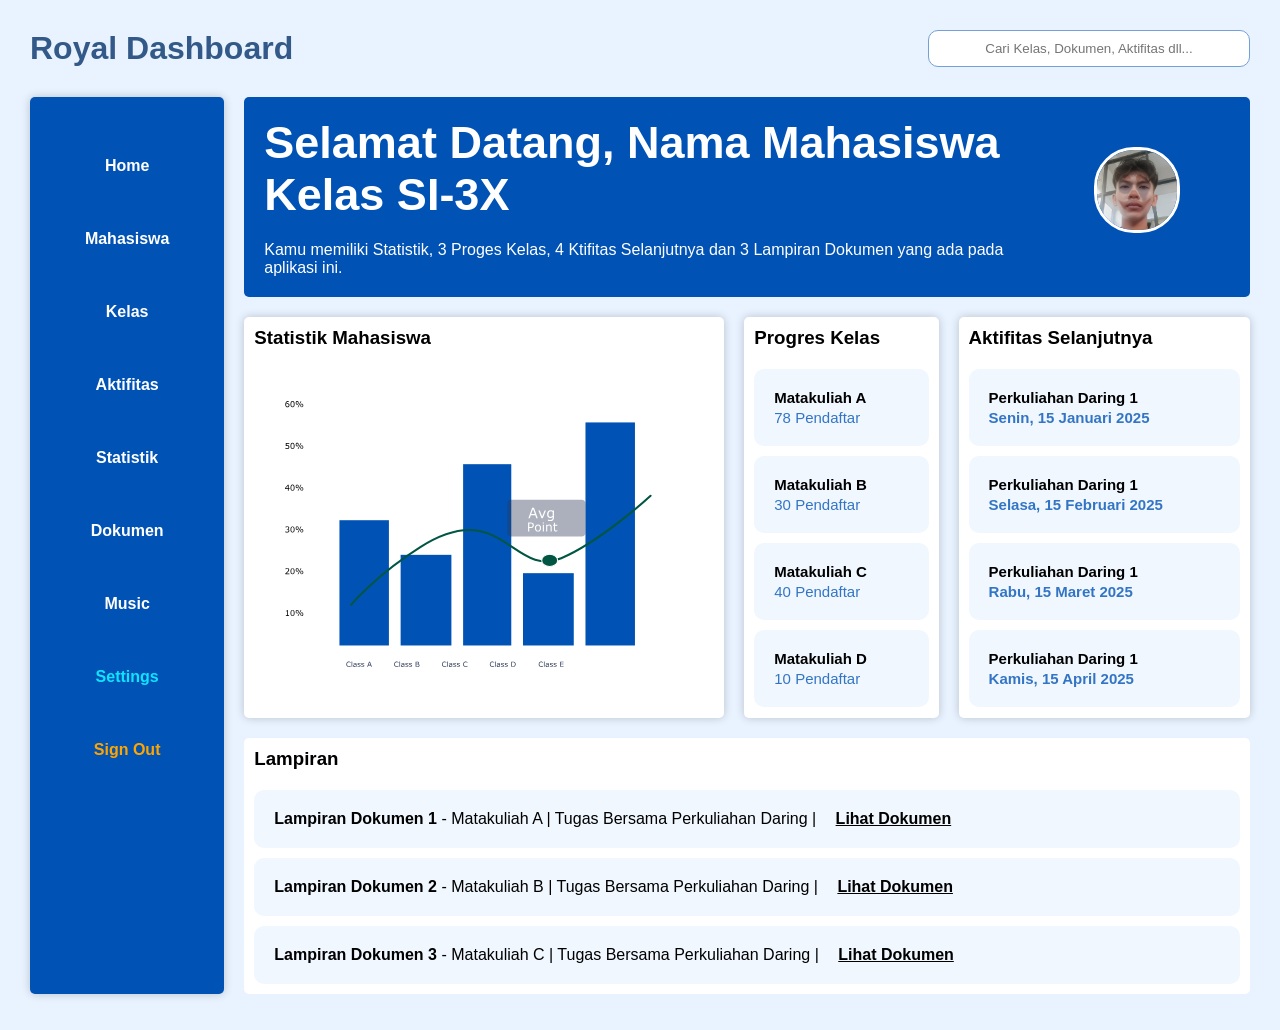
==== index.html @ 5a748940 "Add files via upload" ====
<!DOCTYPE html>
<html lang="en">
<head>
    <meta charset="UTF-8">
    <meta name="viewport" content="width=device-width, initial-scale=1.0">
    <title>Royal Dashboard</title>
    <link rel="stylesheet" href="style.css">
</head>
<body>
    <main>
        <div class="header">
            <div class="dashboard"><h1>Royal Dashboard</h1></div>
            <div class="input"><input type="text" placeholder="Cari Kelas, Dokumen, Aktifitas dll..."></div>
        </div>
        <div class="main">
            <div class="nama"><h1 id="selamat">Selamat Datang, Nama Mahasiswa Kelas SI-3X</h1><p>Kamu memiliki Statistik, 3 Proges Kelas, 4 Ktifitas Selanjutnya dan 3 Lampiran Dokumen yang ada pada aplikasi ini.</p></div>
            <div class="gambar"><img src="Assets/avatar.png" alt=""></img></div>
        </div>
        <div class="nav">
            <div class="menu">
            <ul>
                <li><a href="#" onclick="home()">Home</a></li>
                <li><a href="#" onclick="mahasiswa()">Mahasiswa</a></li>
                <li><a href="#" onclick="kelas()">Kelas</a></li>
                <li><a href="#" onclick="aktifitas()">Aktifitas</a></li>
                <li><a href="#" onclick="statistik()">Statistik</a></li>
                <li><a href="#" onclick="dokumen()">Dokumen</a></li>
                <li><a id="playbacksound" href="#" onclick="onbacksound()">Music</a></li>
                <li><a id="reload" class="sett" href="#" id="settings" onclick="settings()">Settings</a></li>
                <li><a id="exit" class="signo" href="#" id="signout" onclick="signout()"signout>Sign Out</a></li>
            </ul>
            </div>
        </div>


        <div class="aside" id="aside">
            <div><h3>Statistik Mahasiswa</h3></div>
            <div class="gambar-statistik"><img src="Assets/Chart.svg" alt=""></div>
        </div>


        <div class="section1" id="progres-kelas-content">
            <h3>Progres Kelas</h3>
            <div class="progres">
                <h6>Matakuliah A</h6>
                <p>78 Pendaftar</p>
            </div>

            <div class="progres">
                <h6>Matakuliah B</h6>
                <p>30 Pendaftar</p>
            </div>

            <div class="progres">
                <h6>Matakuliah C</h6>
                <p>40 Pendaftar</p>
            </div>

            <div class="progres">
                <h6>Matakuliah D</h6>
                <p>10 Pendaftar</p>
            </div>
        </div>
        <div class="section2" id="aktifitas-selanjutnya-content">
            <h3>Aktifitas Selanjutnya</h3>
             <div class="progres">
                <h6>Perkuliahan Daring 1</h6>
                <p>Senin, 15 Januari 2025</p>
            </div>

            <div class="progres">
                <h6>Perkuliahan Daring 1</h6>
                <p>Selasa, 15 Februari 2025</p>
            </div>

            <div class="progres">
                <h6>Perkuliahan Daring 1</h6>
                <p>Rabu, 15 Maret 2025</p>
            </div>

            <div class="progres">
                <h6>Perkuliahan Daring 1</h6>
                <p>Kamis, 15 April 2025</p>
            </div>
        </div>
        <div class="footer" id="lampiran-content">
            <h3>Lampiran</h3>
            <div class="lampiran">
                <p>
                    <span id="lampir">Lampiran Dokumen 1</span> - Matakuliah A | Tugas Bersama Perkuliahan Daring  | <span id="dokumen">Lihat Dokumen</span>
                </p>
            </div>

            <div class="lampiran" >
                <p>
                    <span id="lampir">Lampiran Dokumen 2</span> - Matakuliah B | Tugas Bersama Perkuliahan Daring  | <span id="dokumen">Lihat Dokumen</span>
                </p>
            </div>
            <div class="lampiran">
                <p>
                    <span id="lampir">Lampiran Dokumen 3</span> - Matakuliah C | Tugas Bersama Perkuliahan Daring  | <span id="dokumen">Lihat Dokumen</span>
                </p>
            </div>
        </div>
    </main>   
    <script src="script.js"></script>
</body>
</html>
---- style.css ----
* {
    margin: 0px;
    padding: 0px;
    font-family: Arial, Helvetica, sans-serif;
    border-radius: 5px;
}


body{
    padding: 30px;
    background-color: #e8f3ff;
    zoom: 100%;
}


main{
    display: grid;
    grid-template-columns: 1fr 1.5fr 1fr 1.5fr;
    grid-template-rows: 0.2fr 0.6fr 1.5fr 0.5fr;
    gap: 20px;
    grid-template-areas:
    'header header header header'
    'nav main main main'
    'nav aside section1 section2'
    'nav footer footer footer'
    ;
}

.header {grid-area: header;}
.main {grid-area: main;}
.nav  {grid-area: nav;}
.aside {grid-area: aside;}
.section1 {grid-area: section1;}
.section2 {grid-area: section2;}
.footer {grid-area: footer;}


.header {
    margin-bottom: 10px;
}

.main{
    background-color: #0052b4;
}

.nav{
    background-color: #0052b4;
    box-shadow: 0 0 10px rgba(0, 0, 0, 0.2);
    text-align: left;
}

.aside {
    background-color: white;
    box-shadow: 0 0 10px rgba(0, 0, 0, 0.2);
}

.section1{
    background-color: white;
    box-shadow: 0 0 10px rgba(0, 0, 0, 0.2);
}

.section2 {
    background-color: white;
    box-shadow: 0 0 10px rgba(0, 0, 0, 0.2);
}

.footer {
    background-color: white ;
}



/* header */
.header{
    display: flex;
    justify-content: space-between;
    align-items: center; 
 
}

.dashboard h1 {
    font-size: 20px bold;
    color: #325987;

}

.input input {
    width: 300px;
    border-radius: 10px;
    border: 1px #73a1d7 solid;
    padding: 10px;

    
}

.input input, ::placeholder{
    text-align: center;
}

/* main */
.main {
    display: flex;
    justify-content: space-between;
}

.nama {
    padding: 20px;
    
}

.nama h1 {
    font-size: 45px;
    color: white;
    font-weight: bold;
}

.nama p {
    color:white;
    margin: 30px auto auto auto;
}

.gambar {
    padding: 30px;
    margin-right: 40px;
    margin-top: 20px;
}
.gambar img { 
    width: 80px;
    border-radius: 40px;
    border: 3px white solid;
}

.nama p{
    margin-top: 20px;
    margin-bottom: 0px;
}


/* nav */

.menu {
    margin-top: 40px;
    font-weight: bold;
 
}
.menu ul li{
    list-style: none;
}

.menu ul li a{
    text-decoration: none;
    color:white;
    display: block;
    text-align: center;
    padding: 20px;
    margin-top: 15px;
 
}

.menu ul li .signo {
    text-decoration: none;
    color: orange;
    display: block;
    text-align: center;
    padding: 20px;
    margin-top: 15px;
}

.menu ul li .sett {
    text-decoration: none;
    color: #0fe3ff;
    display: block;
    text-align: center;
    padding: 20px;
    margin-top: 15px;
}

.menu ul li a:hover{
    background-color: #0e3b72;
}

/* aside */
.aside h3{
    padding: 10px;
}

.aside img{
    padding: 10px;
    margin: 30px;
    width: 400px;
}


/* section1 */
.progres {
    padding: 20px;
    background-color: #f0f7ff;
    margin: 10px;
    border-radius: 10px;
}

.progres h6{
    font-size: 15px;
}

.progres p {
    font-size: 15px;
    color: #3375c4;
    margin-top: 3px;
}

.section1 h3{
    padding: 10px;
}

/* section2 */
.section2 h3{
    padding: 10px;
}

.section2 p {
   font-weight: bold;
}


/* footer */
.footer h3{
    padding: 10px;
}

.lampiran p {
    padding: 20px;
    background-color: #f0f7ff;
    margin: 10px;
    border-radius: 10px;
}

#dokumen{
    text-decoration: underline;
    font-weight: bold;
    margin-left: 15px;
}

#lampir{
    font-weight: bold;
}
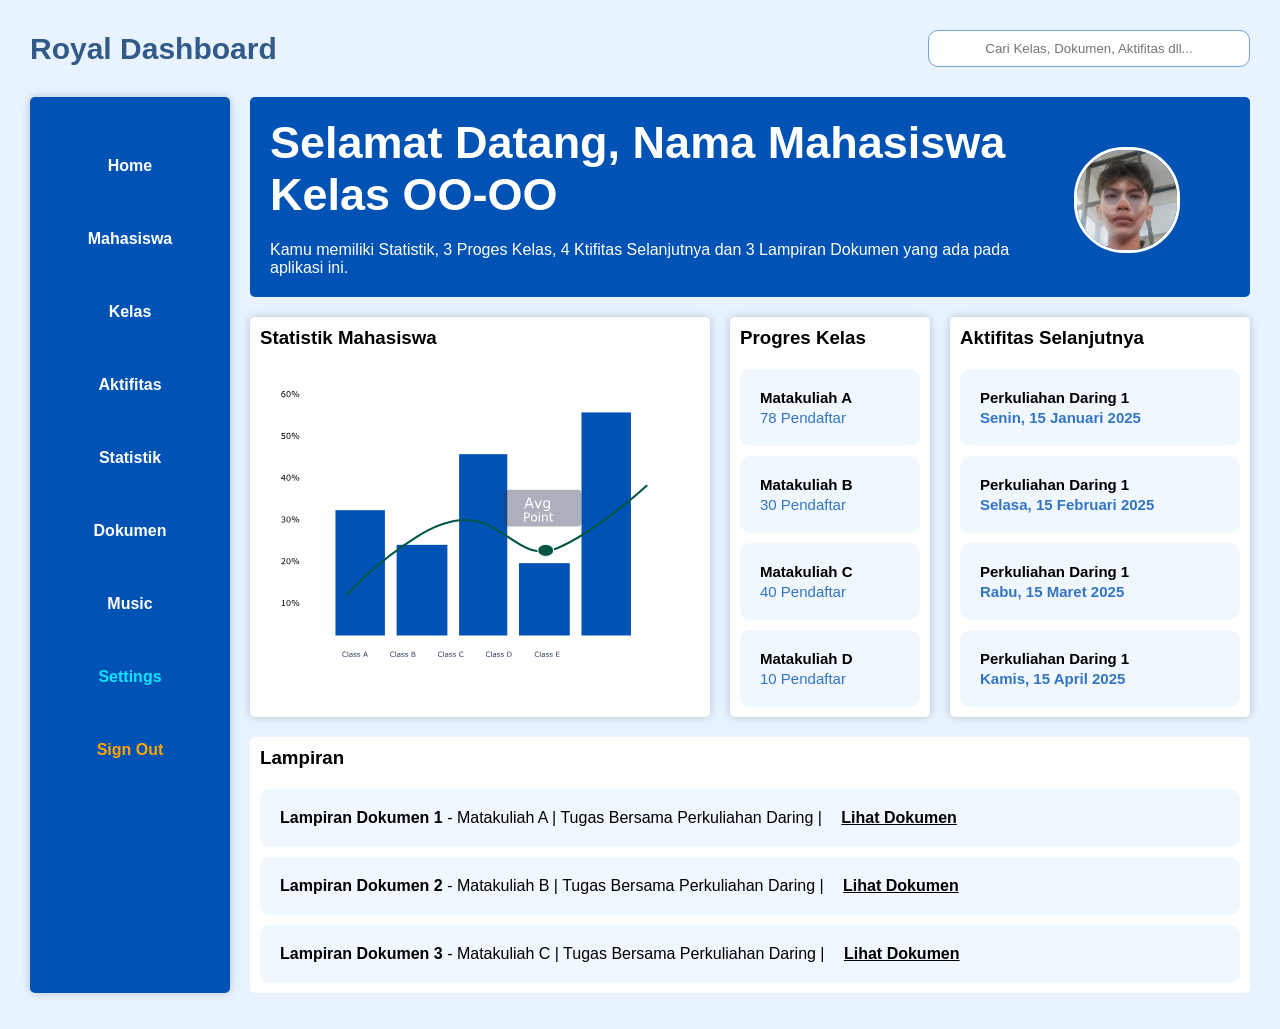
==== commit 11a8d272: "Add files via upload" ====
--- a/index.html
+++ b/index.html
@@ -6,103 +6,99 @@
     <title>Royal Dashboard</title>
     <link rel="stylesheet" href="style.css">
 </head>
-<body>
+<body id="bg-color">
     <main>
         <div class="header">
-            <div class="dashboard"><h1>Royal Dashboard</h1></div>
-            <div class="input"><input type="text" placeholder="Cari Kelas, Dokumen, Aktifitas dll..."></div>
-        </div>
-        <div class="main">
-            <div class="nama"><h1 id="selamat">Selamat Datang, Nama Mahasiswa Kelas SI-3X</h1><p>Kamu memiliki Statistik, 3 Proges Kelas, 4 Ktifitas Selanjutnya dan 3 Lampiran Dokumen yang ada pada aplikasi ini.</p></div>
-            <div class="gambar"><img src="Assets/avatar.png" alt=""></img></div>
-        </div>
-        <div class="nav">
-            <div class="menu">
-            <ul>
-                <li><a href="#" onclick="home()">Home</a></li>
-                <li><a href="#" onclick="mahasiswa()">Mahasiswa</a></li>
-                <li><a href="#" onclick="kelas()">Kelas</a></li>
-                <li><a href="#" onclick="aktifitas()">Aktifitas</a></li>
-                <li><a href="#" onclick="statistik()">Statistik</a></li>
-                <li><a href="#" onclick="dokumen()">Dokumen</a></li>
-                <li><a id="playbacksound" href="#" onclick="onbacksound()">Music</a></li>
-                <li><a id="reload" class="sett" href="#" id="settings" onclick="settings()">Settings</a></li>
-                <li><a id="exit" class="signo" href="#" id="signout" onclick="signout()"signout>Sign Out</a></li>
-            </ul>
+            <div class="dashboard"><h1 id="RD">Royal Dashboard</h1></div>
+            <div id="input-color" class="input">
+                <input type="text" placeholder="Cari Kelas, Dokumen, Aktifitas dll...">
             </div>
         </div>
 
+        <div id="main-color" class="main">
+            <div class="nama">
+                <h1 id="selamat">Selamat Datang, Nama Mahasiswa Kelas OO-OO</h1>
+                <p>
+                    Kamu memiliki Statistik, 3 Proges Kelas,
+                    4 Ktifitas Selanjutnya dan 3 Lampiran Dokumen
+                    yang ada pada aplikasi ini.
+                </p>
+            </div>
+            <div class="gambar">
+                <img src="Assets/avatar.png" alt="">
+            </div>
+        </div>
+
+        <div id="nav-color" class="nav">
+            <div class="menu">
+                <ul>
+                    <li><a href="#" id="menu-home">Home</a></li>
+                    <li><a href="#" id="menu-mahasiswa">Mahasiswa</a></li>
+                    <li><a href="#" id="menu-kelas">Kelas</a></li>
+                    <li><a href="#" id="menu-aktifitas">Aktifitas</a></li>
+                    <li><a href="#" id="menu-statistik">Statistik</a></li>
+                    <li><a href="#" id="menu-dokumen">Dokumen</a></li>
+                    <li><a href="#" id="playbacksound">Music</a></li>
+                    <li><a href="#" id="reload" class="sett">Settings</a></li>
+                    <li><a href="#" id="signout" class="signo">Sign Out</a></li>
+                </ul>
+            </div>
+        </div>
 
         <div class="aside" id="aside">
-            <div><h3>Statistik Mahasiswa</h3></div>
-            <div class="gambar-statistik"><img src="Assets/Chart.svg" alt=""></div>
+            <h3 id="SM">Statistik Mahasiswa</h3>
+            <div class="gambar-statistik">
+                <img src="Assets/Chart.svg" alt="">
+            </div>
         </div>
 
+        <div class="section1" id="progres-kelas-content">
+            <h3 id="PK">Progres Kelas</h3>
 
-        <div class="section1" id="progres-kelas-content">
-            <h3>Progres Kelas</h3>
-            <div class="progres">
-                <h6>Matakuliah A</h6>
-                <p>78 Pendaftar</p>
-            </div>
+            <div class="progres"><h6>Matakuliah A</h6><p>78 Pendaftar</p></div>
+            <div class="progres"><h6>Matakuliah B</h6><p>30 Pendaftar</p></div>
+            <div class="progres"><h6>Matakuliah C</h6><p>40 Pendaftar</p></div>
+            <div class="progres"><h6>Matakuliah D</h6><p>10 Pendaftar</p></div>
+        </div>
 
-            <div class="progres">
-                <h6>Matakuliah B</h6>
-                <p>30 Pendaftar</p>
-            </div>
+        <div class="section2" id="aktifitas-selanjutnya-content">
+            <h3 id="AS">Aktifitas Selanjutnya</h3>
 
-            <div class="progres">
-                <h6>Matakuliah C</h6>
-                <p>40 Pendaftar</p>
-            </div>
+            <div class="progres"><h6>Perkuliahan Daring 1</h6><p>Senin, 15 Januari 2025</p></div>
+            <div class="progres"><h6>Perkuliahan Daring 1</h6><p>Selasa, 15 Februari 2025</p></div>
+            <div class="progres"><h6>Perkuliahan Daring 1</h6><p>Rabu, 15 Maret 2025</p></div>
+            <div class="progres"><h6>Perkuliahan Daring 1</h6><p>Kamis, 15 April 2025</p></div>
+        </div>
 
-            <div class="progres">
-                <h6>Matakuliah D</h6>
-                <p>10 Pendaftar</p>
-            </div>
-        </div>
-        <div class="section2" id="aktifitas-selanjutnya-content">
-            <h3>Aktifitas Selanjutnya</h3>
-             <div class="progres">
-                <h6>Perkuliahan Daring 1</h6>
-                <p>Senin, 15 Januari 2025</p>
-            </div>
+        <div class="footer" id="lampiran-content">
+            <h3 id="Lcolor">Lampiran</h3>
 
-            <div class="progres">
-                <h6>Perkuliahan Daring 1</h6>
-                <p>Selasa, 15 Februari 2025</p>
-            </div>
-
-            <div class="progres">
-                <h6>Perkuliahan Daring 1</h6>
-                <p>Rabu, 15 Maret 2025</p>
-            </div>
-
-            <div class="progres">
-                <h6>Perkuliahan Daring 1</h6>
-                <p>Kamis, 15 April 2025</p>
-            </div>
-        </div>
-        <div class="footer" id="lampiran-content">
-            <h3>Lampiran</h3>
             <div class="lampiran">
                 <p>
-                    <span id="lampir">Lampiran Dokumen 1</span> - Matakuliah A | Tugas Bersama Perkuliahan Daring  | <span id="dokumen">Lihat Dokumen</span>
+                    <span class="lampir-text">Lampiran Dokumen 1</span> -
+                    Matakuliah A | Tugas Bersama Perkuliahan Daring |
+                    <span class="dokumen-link">Lihat Dokumen</span>
                 </p>
             </div>
 
-            <div class="lampiran" >
+            <div class="lampiran">
                 <p>
-                    <span id="lampir">Lampiran Dokumen 2</span> - Matakuliah B | Tugas Bersama Perkuliahan Daring  | <span id="dokumen">Lihat Dokumen</span>
+                    <span class="lampir-text">Lampiran Dokumen 2</span> -
+                    Matakuliah B | Tugas Bersama Perkuliahan Daring |
+                    <span class="dokumen-link">Lihat Dokumen</span>
                 </p>
             </div>
+
             <div class="lampiran">
                 <p>
-                    <span id="lampir">Lampiran Dokumen 3</span> - Matakuliah C | Tugas Bersama Perkuliahan Daring  | <span id="dokumen">Lihat Dokumen</span>
+                    <span class="lampir-text">Lampiran Dokumen 3</span> -
+                    Matakuliah C | Tugas Bersama Perkuliahan Daring |
+                    <span class="dokumen-link">Lihat Dokumen</span>
                 </p>
             </div>
         </div>
-    </main>   
+    </main>
+
     <script src="script.js"></script>
 </body>
 </html>
--- a/style.css
+++ b/style.css
@@ -12,6 +12,18 @@
     zoom: 100%;
 }
 
+/* tambahan class baru untuk elemen lampiran */
+.lampir-text {
+    font-weight: bold;
+    color: #000;
+}
+
+.dokumen-link {
+    text-decoration: underline;
+    font-weight: bold;
+    margin-left: 15px;
+    cursor: pointer;
+}
 
 main{
     display: grid;
@@ -79,9 +91,8 @@
 }
 
 .dashboard h1 {
-    font-size: 20px bold;
+    font-size: 30px;
     color: #325987;
-
 }
 
 .input input {
@@ -125,8 +136,8 @@
     margin-top: 20px;
 }
 .gambar img { 
-    width: 80px;
-    border-radius: 40px;
+    width: 100px;
+    border-radius: 50px;
     border: 3px white solid;
 }
 
@@ -154,7 +165,6 @@
     text-align: center;
     padding: 20px;
     margin-top: 15px;
- 
 }
 
 .menu ul li .signo {
@@ -177,6 +187,8 @@
 
 .menu ul li a:hover{
     background-color: #0e3b72;
+    border: 2px #0fe3ff solid;
+    box-shadow: 0 0 10px #0fe3ff;
 }
 
 /* aside */
@@ -185,7 +197,6 @@
 }
 
 .aside img{
-    padding: 10px;
     margin: 30px;
     width: 400px;
 }
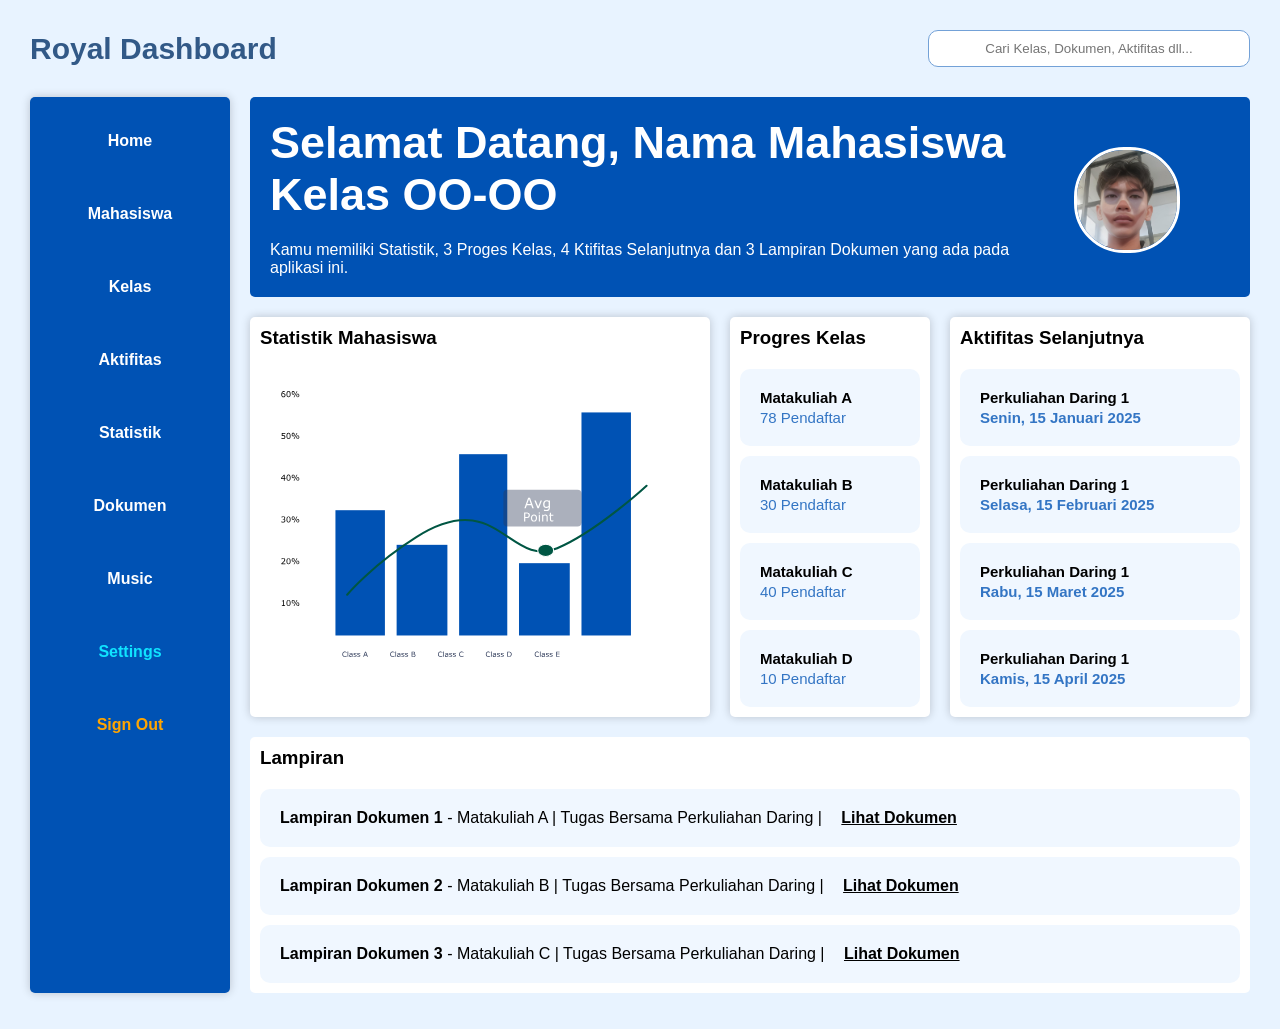
==== commit f767cf30: "Add files via upload" ====
--- a/index.html
+++ b/index.html
@@ -5,8 +5,21 @@
     <meta name="viewport" content="width=device-width, initial-scale=1.0">
     <title>Royal Dashboard</title>
     <link rel="stylesheet" href="style.css">
+    <link rel="preload" href="Assets/backsound.ogg" as="audio">
+<link rel="preload" href="Assets/avatar.png" as="image">
+<link rel="preload" href="Assets/Chart.svg" as="image">
+<link rel="preload" href="style.css" as="style">
+<link rel="preload" href="script.js" as="script">
 </head>
 <body id="bg-color">
+  <div id="splash">
+    <img src="Assets/logo-ur.png" alt="Universitas Royal Logo" />
+    <h2>Universitas Royal</h2>
+
+    <div class="loading-bar">
+        <div class="loading-progress"></div>
+    </div>
+</div>
     <main>
         <div class="header">
             <div class="dashboard"><h1 id="RD">Royal Dashboard</h1></div>
--- a/style.css
+++ b/style.css
@@ -9,7 +9,6 @@
 body{
     padding: 30px;
     background-color: #e8f3ff;
-    zoom: 100%;
 }
 
 /* tambahan class baru untuk elemen lampiran */
@@ -150,7 +149,7 @@
 /* nav */
 
 .menu {
-    margin-top: 40px;
+    margin-top: 10px;
     font-weight: bold;
  
 }
@@ -254,4 +253,55 @@
 
 #lampir{
     font-weight: bold;
+}
+
+/* Splash Screen */
+#splash {
+    position: fixed;
+    inset: 0;
+    background: #0b1014;
+    display: flex;
+    flex-direction: column;
+    align-items: center;
+    justify-content: center;
+    z-index: 99999;
+    color: white;
+    gap: 20px;
+    opacity: 1;
+    transition: opacity 0.6s ease;
+}
+
+#splash img {
+    width: 100px;
+    filter: drop-shadow(0 0 5px white);
+}
+
+#splash.fade-out {
+    opacity: 0;
+    pointer-events: none;
+}
+
+/* Loading Bar */
+.loading-bar {
+    width: 220px;
+    height: 10px;
+    background: #14212e;
+    border-radius: 10px;
+    border: 2px solid #0fe3ff;
+    overflow: hidden;
+    box-shadow: 0 0 10px #0fe3ff;
+}
+
+.loading-progress {
+    width: 0%;
+    height: 100%;
+    background: #0fe3ff;
+    box-shadow: 0 0 15px #0fe3ff;
+    animation: loadingAnim 1s linear forwards;
+}
+
+/* Animasi bar */
+@keyframes loadingAnim {
+    from { width: 0%; }
+    to   { width: 100%; }
 }
--- a/style.css
+++ b/style.css
@@ -9,7 +9,6 @@
 body{
     padding: 30px;
     background-color: #e8f3ff;
-    zoom: 100%;
 }
 
 /* tambahan class baru untuk elemen lampiran */
@@ -150,7 +149,7 @@
 /* nav */
 
 .menu {
-    margin-top: 40px;
+    margin-top: 10px;
     font-weight: bold;
  
 }
@@ -254,4 +253,55 @@
 
 #lampir{
     font-weight: bold;
+}
+
+/* Splash Screen */
+#splash {
+    position: fixed;
+    inset: 0;
+    background: #0b1014;
+    display: flex;
+    flex-direction: column;
+    align-items: center;
+    justify-content: center;
+    z-index: 99999;
+    color: white;
+    gap: 20px;
+    opacity: 1;
+    transition: opacity 0.6s ease;
+}
+
+#splash img {
+    width: 100px;
+    filter: drop-shadow(0 0 5px white);
+}
+
+#splash.fade-out {
+    opacity: 0;
+    pointer-events: none;
+}
+
+/* Loading Bar */
+.loading-bar {
+    width: 220px;
+    height: 10px;
+    background: #14212e;
+    border-radius: 10px;
+    border: 2px solid #0fe3ff;
+    overflow: hidden;
+    box-shadow: 0 0 10px #0fe3ff;
+}
+
+.loading-progress {
+    width: 0%;
+    height: 100%;
+    background: #0fe3ff;
+    box-shadow: 0 0 15px #0fe3ff;
+    animation: loadingAnim 1s linear forwards;
+}
+
+/* Animasi bar */
+@keyframes loadingAnim {
+    from { width: 0%; }
+    to   { width: 100%; }
 }
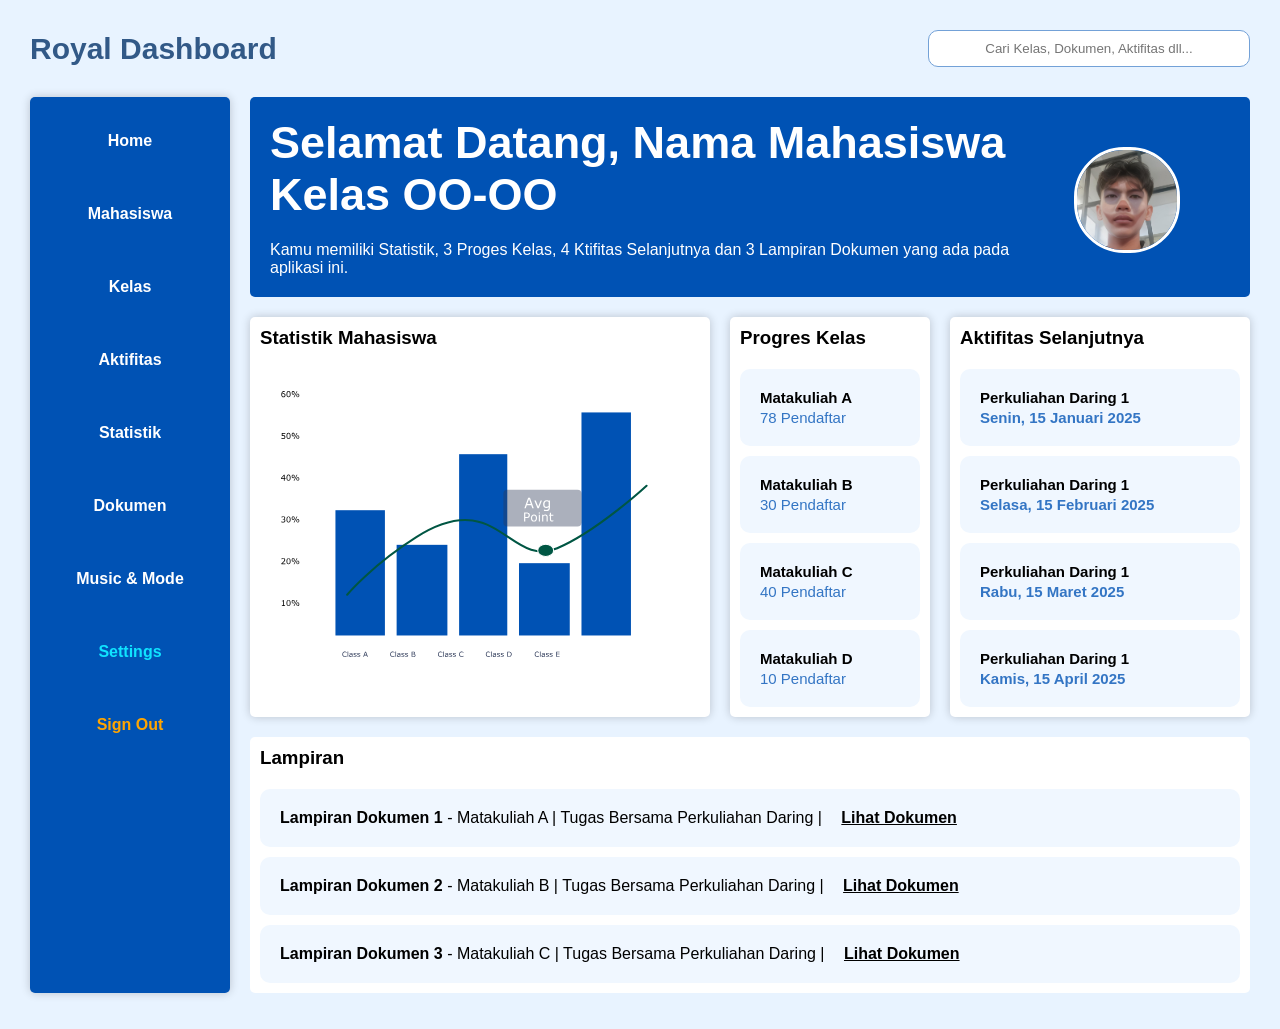
==== commit ef95fd3c: "Add files via upload" ====
--- a/index.html
+++ b/index.html
@@ -5,11 +5,6 @@
     <meta name="viewport" content="width=device-width, initial-scale=1.0">
     <title>Royal Dashboard</title>
     <link rel="stylesheet" href="style.css">
-    <link rel="preload" href="Assets/backsound.ogg" as="audio">
-<link rel="preload" href="Assets/avatar.png" as="image">
-<link rel="preload" href="Assets/Chart.svg" as="image">
-<link rel="preload" href="style.css" as="style">
-<link rel="preload" href="script.js" as="script">
 </head>
 <body id="bg-color">
   <div id="splash">
@@ -51,8 +46,8 @@
                     <li><a href="#" id="menu-aktifitas">Aktifitas</a></li>
                     <li><a href="#" id="menu-statistik">Statistik</a></li>
                     <li><a href="#" id="menu-dokumen">Dokumen</a></li>
-                    <li><a href="#" id="playbacksound">Music</a></li>
-                    <li><a href="#" id="reload" class="sett">Settings</a></li>
+                    <li><a href="#" id="playbacksound">Music & Mode</a></li>
+                    <li><a href="#" id="settings" class="sett">Settings</a></li>
                     <li><a href="#" id="signout" class="signo">Sign Out</a></li>
                 </ul>
             </div>
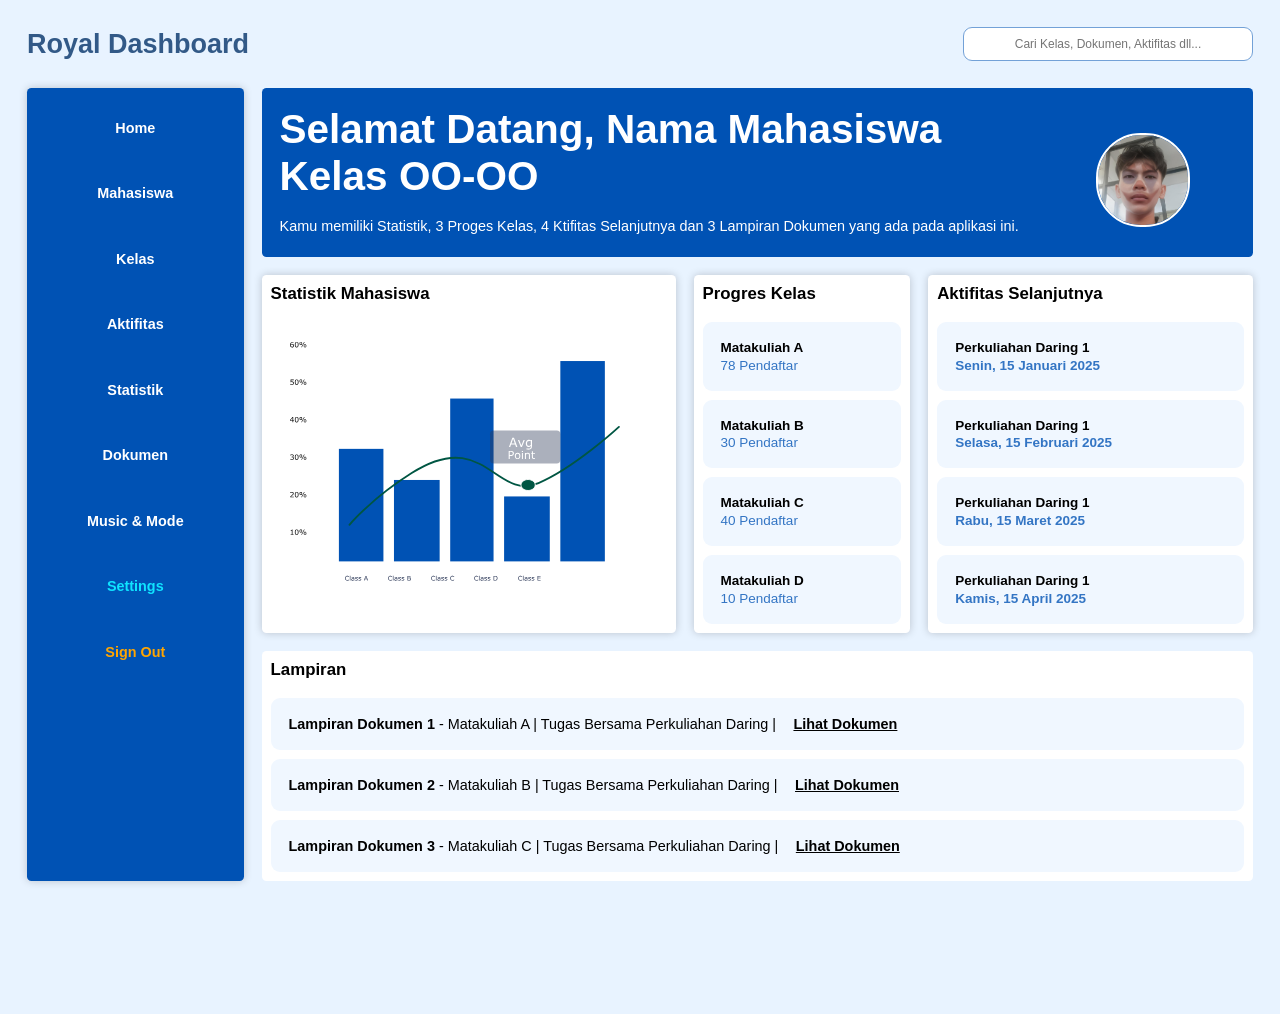
==== commit a2f1d3f8: "Update index.html" ====
--- a/index.html
+++ b/index.html
@@ -3,7 +3,12 @@
 <head>
     <meta charset="UTF-8">
     <meta name="viewport" content="width=device-width, initial-scale=1.0">
+
+    <!-- favicon untuk tab chrome -->
+    <link rel="icon" type="image/png" href="Assets/logo-ur.png">
+
     <title>Royal Dashboard</title>
+
     <link rel="stylesheet" href="style.css">
 </head>
 <body id="bg-color">
@@ -25,7 +30,7 @@
 
         <div id="main-color" class="main">
             <div class="nama">
-                <h1 id="selamat">Selamat Datang, Nama Mahasiswa Kelas OO-OO</h1>
+                <h1 id="selamat">Selamat Datang, Nama Mahasiswa<br>Kelas OO-OO</h1>
                 <p>
                     Kamu memiliki Statistik, 3 Proges Kelas,
                     4 Ktifitas Selanjutnya dan 3 Lampiran Dokumen
@@ -109,4 +114,6 @@
 
     <script src="script.js"></script>
 </body>
-</html>+
+</html>
+
--- a/style.css
+++ b/style.css
@@ -9,6 +9,7 @@
 body{
     padding: 30px;
     background-color: #e8f3ff;
+    zoom: 90%;
 }
 
 /* tambahan class baru untuk elemen lampiran */
@@ -304,4 +305,5 @@
 @keyframes loadingAnim {
     from { width: 0%; }
     to   { width: 100%; }
-}+
+}
